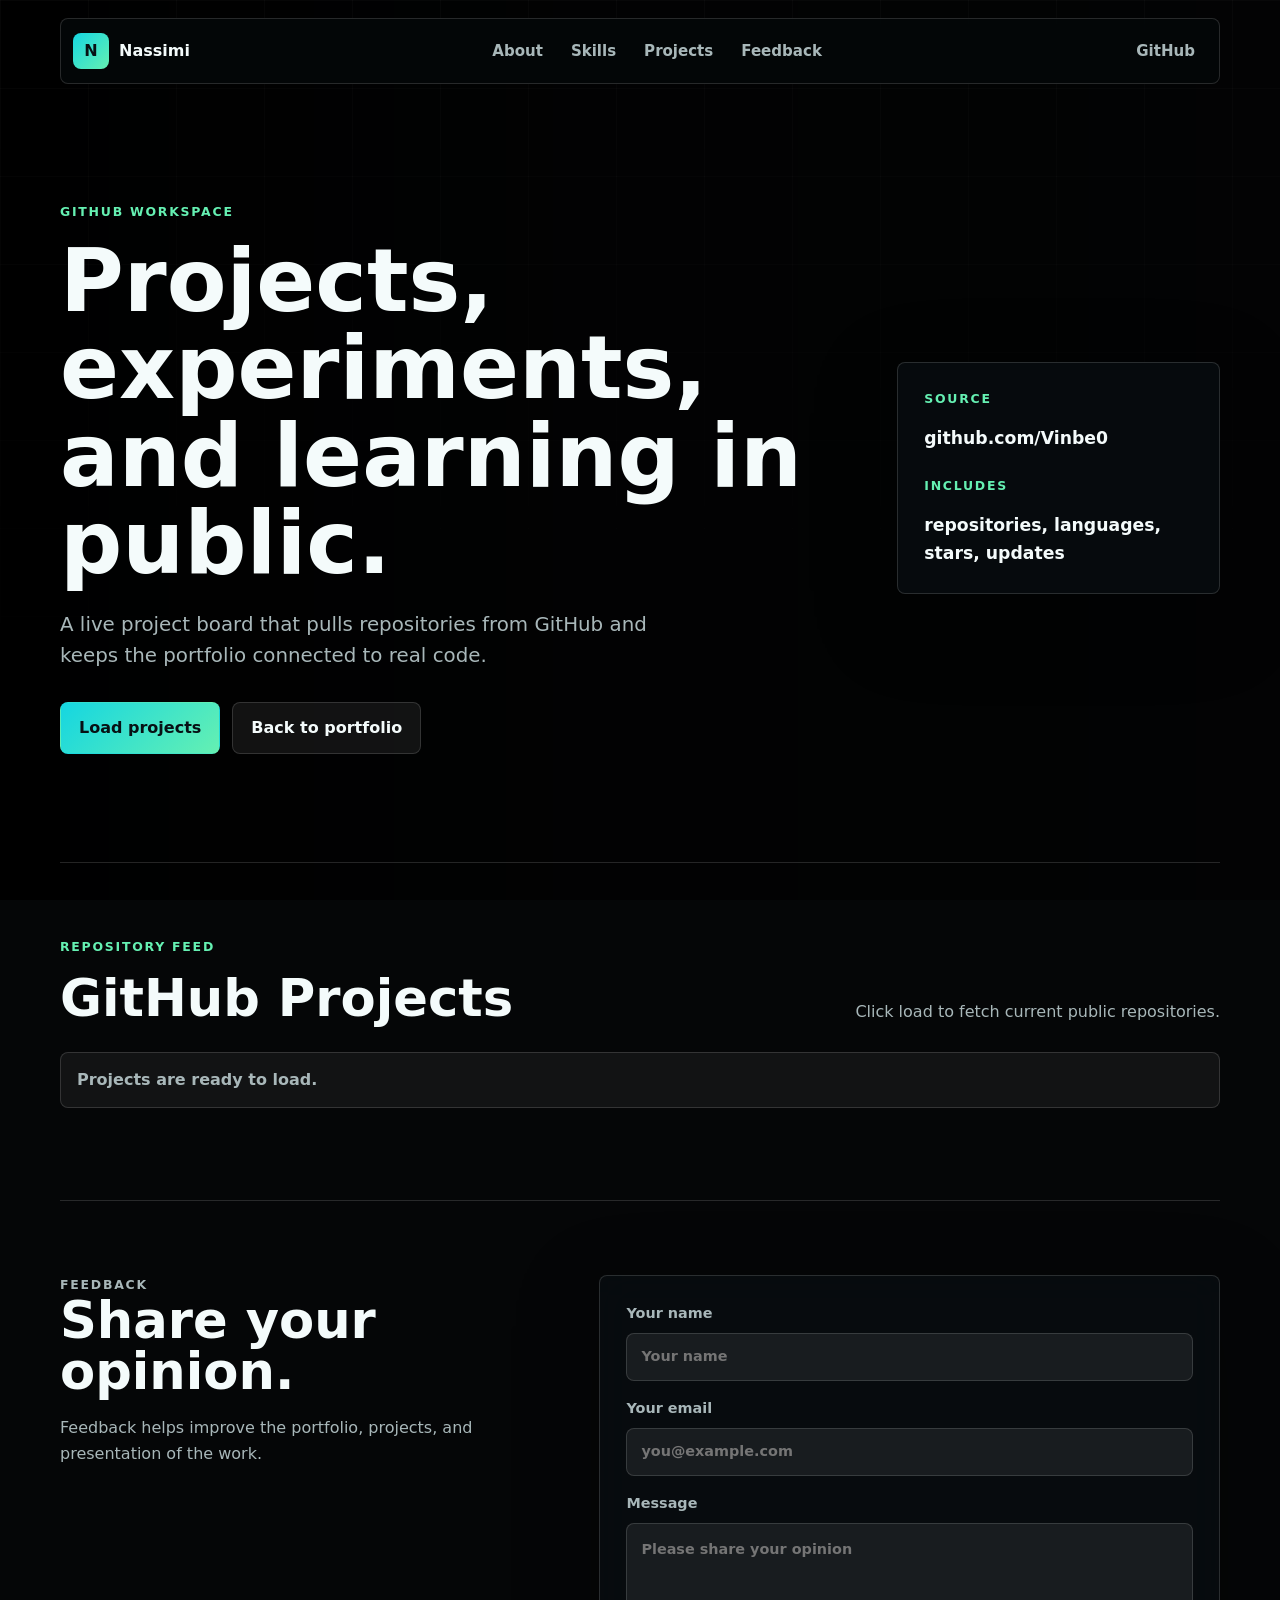
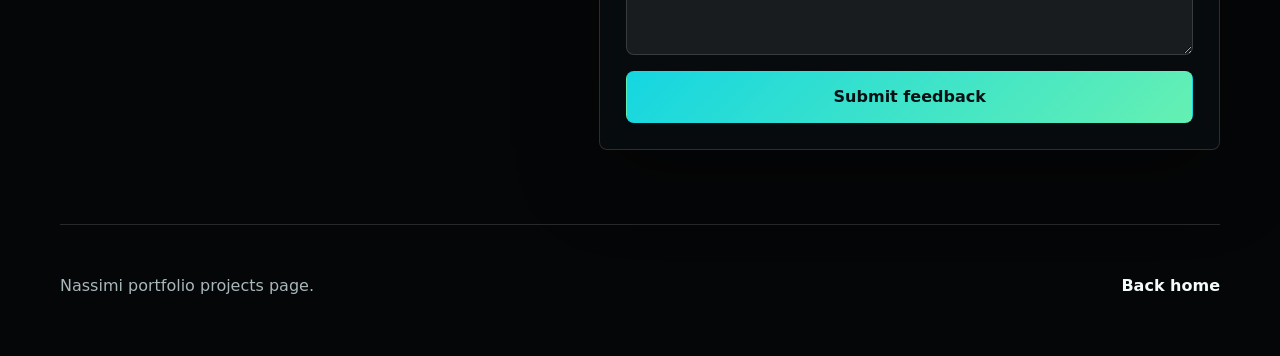
==== github-projects/index.html @ 616478a4 "Redesign homepage and add GitHub projects page Add i18n (English, Kazakh, Russian), a sticky header," ====
<!DOCTYPE html>
<html lang="en">
<head>
    <meta charset="UTF-8">
    <meta name="viewport" content="width=device-width, initial-scale=1.0">
    <meta name="description" content="GitHub projects and feedback page for Nassimi, a full stack developer and Computer Science student.">
    <title>Nassimi | GitHub Projects</title>
    <link rel="stylesheet" href="style.css">
</head>
<body>
    <header class="site-header" aria-label="Primary navigation">
        <a class="brand" href="../index.html" aria-label="Back to Nassimi home">
            <span class="brand-mark">N</span>
            <span>Nassimi</span>
        </a>
        <nav class="nav">
            <a href="../index.html#about">About</a>
            <a href="../index.html#skills">Skills</a>
            <a href="#projects-section">Projects</a>
            <a href="#feedback">Feedback</a>
        </nav>
        <a class="header-link" href="https://github.com/Vinbe0" target="_blank" rel="noreferrer">GitHub</a>
    </header>

    <main>
        <section class="hero" aria-labelledby="page-title">
            <div class="hero-copy">
                <p class="eyebrow">GitHub workspace</p>
                <h1 id="page-title">Projects, experiments, and learning in public.</h1>
                <p class="hero-text">
                    A live project board that pulls repositories from GitHub and keeps the portfolio connected to real code.
                </p>
                <div class="hero-actions">
                    <button class="button button-primary" id="load" type="button">Load projects</button>
                    <a class="button button-secondary" href="../index.html">Back to portfolio</a>
                </div>
            </div>
            <aside class="hero-panel" aria-label="Projects summary">
                <p class="panel-label">Source</p>
                <p class="panel-value">github.com/Vinbe0</p>
                <p class="panel-label">Includes</p>
                <p class="panel-value">repositories, languages, stars, updates</p>
            </aside>
        </section>

        <section class="section" id="projects-section" aria-labelledby="projects-title">
            <div class="section-heading">
                <div>
                    <p class="section-kicker">Repository feed</p>
                    <h2 id="projects-title">GitHub Projects</h2>
                </div>
                <p class="section-note">Click load to fetch current public repositories.</p>
            </div>
            <div class="status-message" id="projects-status" role="status">
                Projects are ready to load.
            </div>
            <div class="projects-grid" id="project-list" aria-live="polite"></div>
        </section>

        <section class="section feedback-section" id="feedback" aria-labelledby="feedback-title">
            <div class="feedback-copy">
                <p class="section-kicker">Feedback</p>
                <h2 id="feedback-title">Share your opinion.</h2>
                <p>
                    Feedback helps improve the portfolio, projects, and presentation of the work.
                </p>
            </div>

            <div class="form-shell">
                <form novalidate action="https://api.web3forms.com/submit" method="POST">
                    <input type="hidden" name="access_key" value="9587df79-2d5b-438d-8807-06b0e6f88028">

                    <label>
                        <span>Your name</span>
                        <input type="text" name="name" placeholder="Your name" required>
                    </label>

                    <label>
                        <span>Your email</span>
                        <input type="email" name="email" placeholder="you@example.com" required>
                    </label>

                    <label>
                        <span>Message</span>
                        <textarea name="message" placeholder="Please share your opinion" required></textarea>
                    </label>

                    <button class="button button-primary" id="submit" type="submit">Submit feedback</button>
                </form>

                <div id="form-message" role="status"></div>

                <p id="feedback-success">
                    Thank you for your feedback.
                </p>
            </div>
        </section>
    </main>

    <footer class="footer">
        <p>Nassimi portfolio projects page.</p>
        <a href="../index.html">Back home</a>
    </footer>

    <script src="script.js"></script>
</body>
</html>
---- github-projects/style.css ----
:root {
    --bg: #050607;
    --surface: rgba(8, 14, 18, 0.76);
    --surface-solid: #0b1116;
    --line: rgba(255, 255, 255, 0.14);
    --text: #f4fbfb;
    --muted: #a8b7b9;
    --accent: #15d6e1;
    --accent-strong: #65f0b2;
    --danger: #ff8b8b;
    --ink: #071114;
    --max-width: 1160px;
}

* {
    box-sizing: border-box;
}

html {
    scroll-behavior: smooth;
    -webkit-text-size-adjust: 100%;
}

body {
    min-height: 100vh;
    margin: 0;
    color: var(--text);
    background: var(--bg);
    font-family: Inter, ui-sans-serif, system-ui, -apple-system, BlinkMacSystemFont, "Segoe UI", sans-serif;
    line-height: 1.6;
}

body::before {
    content: "";
    position: fixed;
    inset: 0;
    z-index: -2;
    background:
        linear-gradient(90deg, rgba(0, 0, 0, 0.9), rgba(0, 0, 0, 0.56) 45%, rgba(0, 0, 0, 0.38)),
        url("backGround.jpg") center / cover no-repeat;
}

body::after {
    content: "";
    position: fixed;
    inset: 0;
    z-index: -1;
    background:
        linear-gradient(rgba(255, 255, 255, 0.035) 1px, transparent 1px),
        linear-gradient(90deg, rgba(255, 255, 255, 0.035) 1px, transparent 1px);
    background-size: 88px 88px;
    mask-image: linear-gradient(to bottom, rgba(0, 0, 0, 0.64), transparent 76%);
    pointer-events: none;
}

a {
    color: inherit;
}

button,
input,
textarea {
    font: inherit;
}

.site-header {
    position: sticky;
    top: 0;
    z-index: 20;
    display: flex;
    align-items: center;
    gap: 22px;
    width: min(var(--max-width), calc(100% - 40px));
    margin: 18px auto 0;
    padding: 12px;
    border: 1px solid var(--line);
    border-radius: 8px;
    background: rgba(5, 8, 10, 0.78);
    backdrop-filter: blur(18px);
}

.brand {
    display: inline-flex;
    align-items: center;
    gap: 10px;
    color: var(--text);
    font-weight: 800;
    text-decoration: none;
}

.brand-mark {
    display: grid;
    width: 36px;
    height: 36px;
    place-items: center;
    border-radius: 8px;
    color: var(--ink);
    background: linear-gradient(135deg, var(--accent), var(--accent-strong));
}

.nav {
    display: flex;
    flex: 1;
    justify-content: center;
    gap: 4px;
}

.nav a,
.header-link {
    min-height: 40px;
    padding: 8px 12px;
    border-radius: 8px;
    color: var(--muted);
    font-size: 0.94rem;
    font-weight: 750;
    text-decoration: none;
    transition: color 180ms ease, background 180ms ease;
}

.nav a:hover,
.nav a:focus-visible,
.header-link:hover,
.header-link:focus-visible {
    color: var(--text);
    background: rgba(255, 255, 255, 0.08);
}

.hero {
    display: grid;
    grid-template-columns: minmax(0, 1.15fr) minmax(280px, 0.48fr);
    gap: clamp(28px, 5vw, 68px);
    align-items: center;
    width: min(var(--max-width), calc(100% - 40px));
    min-height: calc(100vh - 122px);
    margin: 0 auto;
    padding: 58px 0 48px;
}

.hero-copy {
    max-width: 800px;
}

.eyebrow,
.section-kicker,
.panel-label {
    margin: 0 0 16px;
    color: var(--accent-strong);
    font-size: 0.78rem;
    font-weight: 850;
    letter-spacing: 0.14em;
    text-transform: uppercase;
}

.hero h1 {
    margin: 0;
    font-size: clamp(3rem, 6.8vw, 5.8rem);
    line-height: 1;
    letter-spacing: 0;
    font-weight: 900;
}

.hero-text {
    max-width: 640px;
    margin: 22px 0 0;
    color: var(--muted);
    font-size: clamp(1.03rem, 1.7vw, 1.24rem);
}

.hero-actions {
    display: flex;
    flex-wrap: wrap;
    gap: 12px;
    margin-top: 30px;
}

.button {
    display: inline-flex;
    align-items: center;
    justify-content: center;
    min-height: 48px;
    padding: 12px 18px;
    border: 1px solid transparent;
    border-radius: 8px;
    cursor: pointer;
    font-weight: 850;
    text-decoration: none;
    transition: transform 180ms ease, border-color 180ms ease, background 180ms ease, opacity 180ms ease;
}

.button:hover,
.button:focus-visible,
.repo-card:hover {
    transform: translateY(-2px);
}

.button:disabled {
    cursor: wait;
    opacity: 0.72;
    transform: none;
}

.button-primary {
    color: var(--ink);
    background: linear-gradient(135deg, var(--accent), var(--accent-strong));
}

.button-secondary {
    border-color: var(--line);
    color: var(--text);
    background: rgba(255, 255, 255, 0.07);
}

.hero-panel,
.form-shell {
    border: 1px solid var(--line);
    border-radius: 8px;
    background: var(--surface);
    box-shadow: 0 24px 80px rgba(0, 0, 0, 0.34);
    backdrop-filter: blur(18px);
}

.hero-panel {
    padding: 26px;
}

.panel-value {
    margin: 0 0 24px;
    color: var(--text);
    font-size: 1.08rem;
    font-weight: 850;
}

.panel-value:last-child {
    margin-bottom: 0;
}

.section {
    width: min(var(--max-width), calc(100% - 40px));
    margin: 0 auto;
    padding: 74px 0;
    border-top: 1px solid var(--line);
}

.section-heading {
    display: flex;
    align-items: end;
    justify-content: space-between;
    gap: 28px;
    margin-bottom: 28px;
}

.section h2 {
    margin: 0;
    font-size: clamp(2rem, 4vw, 4rem);
    line-height: 1;
    font-weight: 900;
}

.section-note,
.feedback-copy p {
    max-width: 430px;
    margin: 0;
    color: var(--muted);
}

.status-message,
#form-message,
#feedback-success {
    display: block;
    margin-bottom: 18px;
    padding: 14px 16px;
    border: 1px solid var(--line);
    border-radius: 8px;
    color: var(--muted);
    background: rgba(255, 255, 255, 0.055);
    font-weight: 750;
}

#form-message,
#feedback-success {
    display: none;
    margin: 16px 0 0;
}

.projects-grid {
    display: grid;
    grid-template-columns: repeat(3, minmax(0, 1fr));
    gap: 14px;
}

.repo-card {
    display: flex;
    min-height: 250px;
    flex-direction: column;
    justify-content: space-between;
    gap: 18px;
    padding: 22px;
    border: 1px solid var(--line);
    border-radius: 8px;
    background: rgba(255, 255, 255, 0.055);
    transition: border-color 180ms ease, background 180ms ease, transform 180ms ease;
}

.repo-card:hover {
    border-color: rgba(101, 240, 178, 0.54);
    background: rgba(21, 214, 225, 0.12);
}

.repo-card h3 {
    margin: 0;
    font-size: 1.22rem;
    line-height: 1.2;
    word-break: break-word;
}

.repo-card p {
    margin: 12px 0 0;
    color: var(--muted);
}

.repo-meta {
    display: flex;
    flex-wrap: wrap;
    gap: 8px;
}

.repo-meta span {
    padding: 6px 9px;
    border: 1px solid var(--line);
    border-radius: 999px;
    color: var(--muted);
    background: rgba(0, 0, 0, 0.18);
    font-size: 0.82rem;
    font-weight: 800;
}

.repo-card a {
    display: inline-flex;
    align-items: center;
    align-self: flex-start;
    min-height: 42px;
    padding: 9px 12px;
    border-radius: 8px;
    color: var(--ink);
    background: var(--accent-strong);
    font-weight: 900;
    text-decoration: none;
}

.feedback-section {
    display: grid;
    grid-template-columns: minmax(260px, 0.75fr) minmax(320px, 1fr);
    gap: clamp(28px, 6vw, 74px);
    align-items: start;
}

.feedback-copy h2 {
    margin-bottom: 18px;
}

.form-shell {
    padding: 26px;
}

form {
    display: grid;
    gap: 16px;
}

form label {
    display: grid;
    gap: 8px;
    color: var(--muted);
    font-size: 0.9rem;
    font-weight: 800;
}

input,
textarea {
    width: 100%;
    border: 1px solid var(--line);
    border-radius: 8px;
    color: var(--text);
    background: rgba(255, 255, 255, 0.07);
    outline: none;
}

input {
    min-height: 48px;
    padding: 0 14px;
}

textarea {
    min-height: 132px;
    resize: vertical;
    padding: 14px;
}

input:focus,
textarea:focus {
    border-color: rgba(101, 240, 178, 0.64);
    box-shadow: 0 0 0 3px rgba(21, 214, 225, 0.12);
}

.form-success,
.form-info {
    color: #c9ffdf;
    border-color: rgba(101, 240, 178, 0.48);
    background: rgba(101, 240, 178, 0.12);
}

.form-error {
    color: var(--danger);
    border-color: rgba(255, 139, 139, 0.5);
    background: rgba(255, 139, 139, 0.1);
}

.footer {
    display: flex;
    align-items: center;
    justify-content: space-between;
    gap: 20px;
    width: min(var(--max-width), calc(100% - 40px));
    margin: 0 auto;
    padding: 32px 0 42px;
    border-top: 1px solid var(--line);
    color: var(--muted);
}

.footer a {
    color: var(--text);
    font-weight: 850;
    text-decoration: none;
}

@media (max-width: 920px) {
    .site-header {
        flex-wrap: wrap;
    }

    .nav {
        order: 3;
        width: 100%;
        justify-content: flex-start;
        overflow-x: auto;
    }

    .header-link {
        margin-left: auto;
    }

    .hero,
    .feedback-section {
        grid-template-columns: 1fr;
    }

    .hero {
        min-height: auto;
        padding-top: 56px;
    }

    .hero-panel {
        max-width: 520px;
    }

    .section-heading,
    .footer {
        align-items: flex-start;
        flex-direction: column;
    }

    .projects-grid {
        grid-template-columns: repeat(2, minmax(0, 1fr));
    }
}

@media (max-width: 560px) {
    .site-header,
    .hero,
    .section,
    .footer {
        width: min(100% - 24px, var(--max-width));
    }

    .site-header {
        margin-top: 12px;
    }

    .brand,
    .header-link {
        width: 100%;
    }

    .nav a {
        padding-inline: 10px;
    }

    .hero {
        padding: 44px 0 52px;
    }

    .hero h1 {
        font-size: clamp(2.55rem, 15vw, 4.3rem);
    }

    .hero-actions,
    .button {
        width: 100%;
    }

    .section {
        padding: 56px 0;
    }

    .projects-grid {
        grid-template-columns: 1fr;
    }

    .form-shell,
    .hero-panel,
    .repo-card {
        padding: 20px;
    }
}
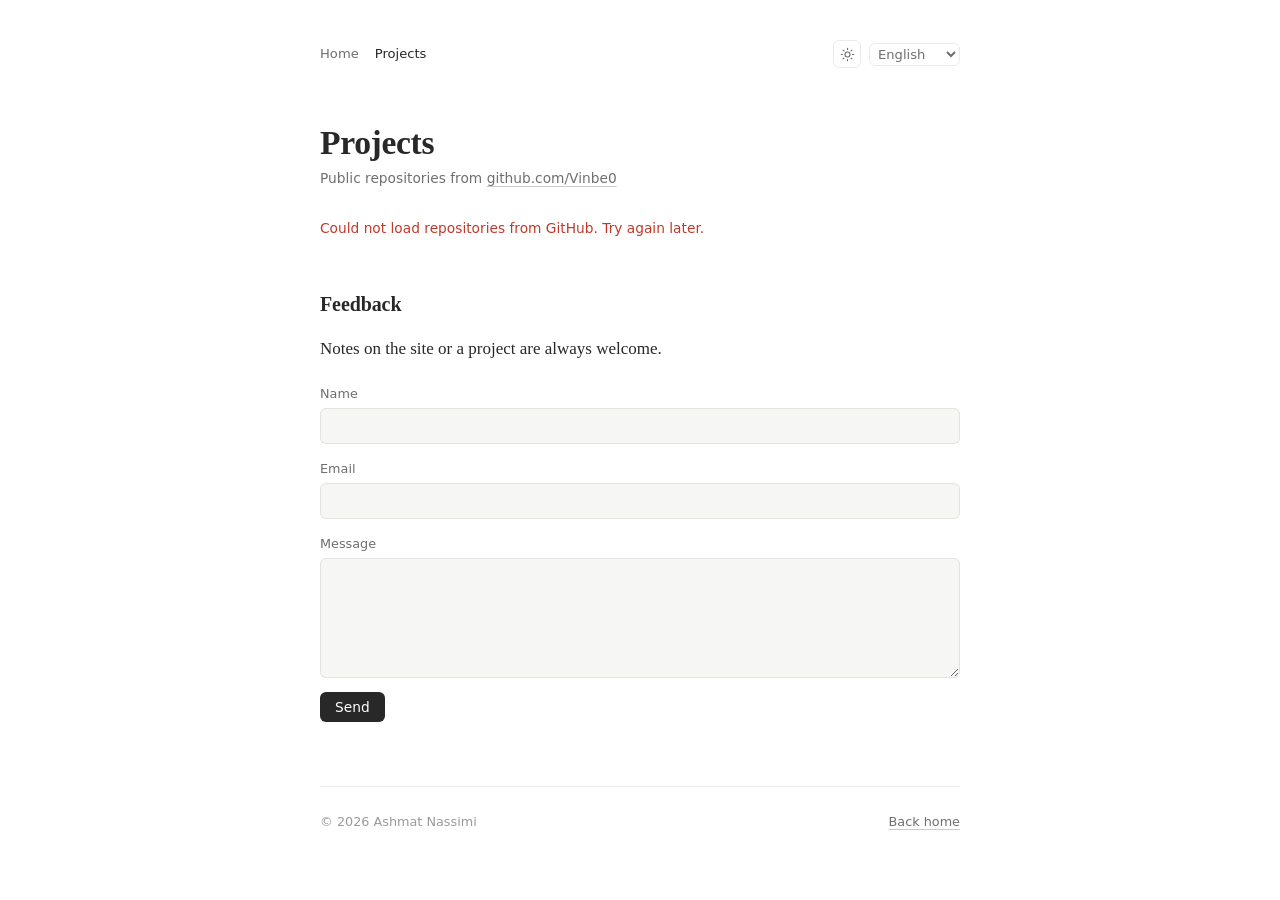
==== commit d68db91d: "Rebuild projects page on the shared design Use the root stylesheet and script on the projects page s" ====
--- a/github-projects/index.html
+++ b/github-projects/index.html
@@ -1,107 +1,96 @@
 <!DOCTYPE html>
-<html lang="en">
+<html lang="ru">
 <head>
+    <!-- Google tag (gtag.js) -->
+    <script async src="https://www.googletagmanager.com/gtag/js?id=G-T3D9MFTWED"></script>
+    <script>
+      window.dataLayer = window.dataLayer || [];
+      function gtag(){dataLayer.push(arguments);}
+      gtag('js', new Date());
+
+      gtag('config', 'G-T3D9MFTWED');
+    </script>
+    <script>
+      try {
+        const theme = localStorage.getItem("theme");
+        if (theme) document.documentElement.dataset.theme = theme;
+      } catch (error) {}
+    </script>
     <meta charset="UTF-8">
     <meta name="viewport" content="width=device-width, initial-scale=1.0">
-    <meta name="description" content="GitHub projects and feedback page for Nassimi, a full stack developer and Computer Science student.">
-    <title>Nassimi | GitHub Projects</title>
-    <link rel="stylesheet" href="style.css">
+    <meta name="description" content="Projects and public GitHub repositories by Ashmat Nassimi.">
+    <title>Projects | Ashmat Nassimi</title>
+    <link rel="stylesheet" href="../style.css">
 </head>
-<body>
-    <header class="site-header" aria-label="Primary navigation">
-        <a class="brand" href="../index.html" aria-label="Back to Nassimi home">
-            <span class="brand-mark">N</span>
-            <span>Nassimi</span>
-        </a>
-        <nav class="nav">
-            <a href="../index.html#about">About</a>
-            <a href="../index.html#skills">Skills</a>
-            <a href="#projects-section">Projects</a>
-            <a href="#feedback">Feedback</a>
-        </nav>
-        <a class="header-link" href="https://github.com/Vinbe0" target="_blank" rel="noreferrer">GitHub</a>
-    </header>
+<body data-page-title="projectsPageTitle">
+    <div class="container">
+        <header class="site-header">
+            <nav class="site-nav" aria-label="Primary">
+                <a href="../index.html" data-i18n="navHome">Home</a>
+                <a href="index.html" aria-current="page" data-i18n="navProjects">Projects</a>
+            </nav>
+            <div class="header-controls">
+                <button class="theme-toggle" id="theme-toggle" type="button" aria-label="Toggle dark mode">
+                    <svg class="icon-sun" viewBox="0 0 24 24" fill="none" stroke="currentColor" stroke-width="1.8" stroke-linecap="round" aria-hidden="true"><circle cx="12" cy="12" r="4"/><path d="M12 2v2M12 20v2M4.9 4.9l1.4 1.4M17.7 17.7l1.4 1.4M2 12h2M20 12h2M4.9 19.1l1.4-1.4M17.7 6.3l1.4-1.4"/></svg>
+                    <svg class="icon-moon" viewBox="0 0 24 24" fill="none" stroke="currentColor" stroke-width="1.8" stroke-linecap="round" stroke-linejoin="round" aria-hidden="true"><path d="M20 14.5A8 8 0 0 1 9.5 4a8 8 0 1 0 10.5 10.5z"/></svg>
+                </button>
+                <label class="language-control">
+                    <span class="visually-hidden" data-i18n="languageLabel">Language</span>
+                    <select id="language">
+                        <option value="English">English</option>
+                        <option value="Kazakh">Қазақша</option>
+                        <option value="Russian" selected>Русский</option>
+                    </select>
+                </label>
+            </div>
+        </header>
 
-    <main>
-        <section class="hero" aria-labelledby="page-title">
-            <div class="hero-copy">
-                <p class="eyebrow">GitHub workspace</p>
-                <h1 id="page-title">Projects, experiments, and learning in public.</h1>
-                <p class="hero-text">
-                    A live project board that pulls repositories from GitHub and keeps the portfolio connected to real code.
-                </p>
-                <div class="hero-actions">
-                    <button class="button button-primary" id="load" type="button">Load projects</button>
-                    <a class="button button-secondary" href="../index.html">Back to portfolio</a>
-                </div>
-            </div>
-            <aside class="hero-panel" aria-label="Projects summary">
-                <p class="panel-label">Source</p>
-                <p class="panel-value">github.com/Vinbe0</p>
-                <p class="panel-label">Includes</p>
-                <p class="panel-value">repositories, languages, stars, updates</p>
-            </aside>
-        </section>
+        <main>
+            <h1 class="site-title" data-i18n="projectsTitle">Projects</h1>
+            <p class="site-subtitle">
+                <span data-i18n="projectsSubtitle">Public repositories from</span>
+                <a href="https://github.com/Vinbe0" target="_blank" rel="noreferrer">github.com/Vinbe0</a>
+            </p>
 
-        <section class="section" id="projects-section" aria-labelledby="projects-title">
-            <div class="section-heading">
-                <div>
-                    <p class="section-kicker">Repository feed</p>
-                    <h2 id="projects-title">GitHub Projects</h2>
-                </div>
-                <p class="section-note">Click load to fetch current public repositories.</p>
-            </div>
-            <div class="status-message" id="projects-status" role="status">
-                Projects are ready to load.
-            </div>
-            <div class="projects-grid" id="project-list" aria-live="polite"></div>
-        </section>
+            <p class="status-message" id="projects-status" role="status" data-i18n="projectsLoading">Loading repositories…</p>
+            <ul class="project-list" id="project-list" aria-live="polite"></ul>
 
-        <section class="section feedback-section" id="feedback" aria-labelledby="feedback-title">
-            <div class="feedback-copy">
-                <p class="section-kicker">Feedback</p>
-                <h2 id="feedback-title">Share your opinion.</h2>
-                <p>
-                    Feedback helps improve the portfolio, projects, and presentation of the work.
-                </p>
-            </div>
+            <section class="section" id="feedback" aria-labelledby="feedback-heading">
+                <h2 id="feedback-heading" data-i18n="feedbackTitle">Feedback</h2>
+                <p class="prose" data-i18n="feedbackText">Notes on the site or a project are always welcome.</p>
 
-            <div class="form-shell">
-                <form novalidate action="https://api.web3forms.com/submit" method="POST">
+                <form class="feedback-form" novalidate action="https://api.web3forms.com/submit" method="POST">
                     <input type="hidden" name="access_key" value="9587df79-2d5b-438d-8807-06b0e6f88028">
 
                     <label>
-                        <span>Your name</span>
-                        <input type="text" name="name" placeholder="Your name" required>
+                        <span data-i18n="formName">Name</span>
+                        <input type="text" name="name" autocomplete="name" required>
                     </label>
 
                     <label>
-                        <span>Your email</span>
-                        <input type="email" name="email" placeholder="you@example.com" required>
+                        <span data-i18n="formEmail">Email</span>
+                        <input type="email" name="email" autocomplete="email" required>
                     </label>
 
                     <label>
-                        <span>Message</span>
-                        <textarea name="message" placeholder="Please share your opinion" required></textarea>
+                        <span data-i18n="formMessage">Message</span>
+                        <textarea name="message" rows="4" required></textarea>
                     </label>
 
-                    <button class="button button-primary" id="submit" type="submit">Submit feedback</button>
+                    <button class="button" id="submit" type="submit" data-i18n="formSubmit">Send</button>
                 </form>
 
-                <div id="form-message" role="status"></div>
+                <p class="status-message" id="form-message" role="status" hidden></p>
+            </section>
+        </main>
 
-                <p id="feedback-success">
-                    Thank you for your feedback.
-                </p>
-            </div>
-        </section>
-    </main>
+        <footer class="site-footer">
+            <span>© <span id="year">2026</span> Ashmat Nassimi</span>
+            <a href="../index.html" data-i18n="backHome">Back home</a>
+        </footer>
+    </div>
 
-    <footer class="footer">
-        <p>Nassimi portfolio projects page.</p>
-        <a href="../index.html">Back home</a>
-    </footer>
-
+    <script src="../script.js"></script>
     <script src="script.js"></script>
 </body>
 </html>
--- a/style.css
+++ b/style.css
@@ -0,0 +1,486 @@
+:root {
+    --bg: #ffffff;
+    --text: #282828;
+    --muted: #6f6f6f;
+    --subtle: #9a9a9a;
+    --line: rgba(0, 0, 0, 0.08);
+    --link-line: rgba(0, 0, 0, 0.2);
+    --surface: #f6f6f5;
+    --danger: #c0392b;
+    --max-width: 640px;
+    --serif: "Iowan Old Style", "Palatino Linotype", Palatino, "Book Antiqua", Georgia, serif;
+    --sans: ui-sans-serif, system-ui, -apple-system, BlinkMacSystemFont, "Segoe UI", sans-serif;
+    color-scheme: light;
+}
+
+@media (prefers-color-scheme: dark) {
+    :root:not([data-theme="light"]) {
+        --bg: #111111;
+        --text: #e6e6e6;
+        --muted: #a3a3a3;
+        --subtle: #737373;
+        --line: rgba(255, 255, 255, 0.1);
+        --link-line: rgba(255, 255, 255, 0.25);
+        --surface: #1a1a1a;
+    --danger: #ff8b8b;
+        color-scheme: dark;
+    }
+}
+
+:root[data-theme="dark"] {
+    --bg: #111111;
+    --text: #e6e6e6;
+    --muted: #a3a3a3;
+    --subtle: #737373;
+    --line: rgba(255, 255, 255, 0.1);
+    --link-line: rgba(255, 255, 255, 0.25);
+    --surface: #1a1a1a;
+    --danger: #ff8b8b;
+    color-scheme: dark;
+}
+
+*,
+*::before,
+*::after {
+    box-sizing: border-box;
+}
+
+[hidden] {
+    display: none !important;
+}
+
+html {
+    -webkit-text-size-adjust: 100%;
+}
+
+body {
+    margin: 0;
+    color: var(--text);
+    background: var(--bg);
+    font-family: var(--serif);
+    font-size: 17px;
+    line-height: 1.65;
+    -webkit-font-smoothing: antialiased;
+    text-rendering: optimizeLegibility;
+}
+
+h1,
+h2,
+h3,
+p,
+ul,
+ol,
+dl,
+dd,
+figure {
+    margin: 0;
+}
+
+ul,
+ol {
+    padding: 0;
+    list-style: none;
+}
+
+a {
+    color: inherit;
+    text-decoration: underline;
+    text-decoration-color: var(--link-line);
+    text-decoration-thickness: 1px;
+    text-underline-offset: 3px;
+    transition: text-decoration-color 150ms ease, color 150ms ease;
+}
+
+a:hover {
+    text-decoration-color: currentColor;
+}
+
+.container {
+    width: min(var(--max-width), calc(100% - 32px));
+    margin: 0 auto;
+}
+
+/* Header */
+
+.site-header {
+    display: flex;
+    align-items: center;
+    justify-content: space-between;
+    gap: 16px;
+    padding: 40px 0 0;
+    font-family: var(--sans);
+    font-size: 0.82rem;
+}
+
+.site-nav {
+    display: flex;
+    gap: 16px;
+}
+
+.site-nav a {
+    color: var(--muted);
+    text-decoration: none;
+}
+
+.site-nav a:hover,
+.site-nav a[aria-current="page"] {
+    color: var(--text);
+}
+
+.header-controls {
+    display: flex;
+    align-items: center;
+    gap: 8px;
+}
+
+.theme-toggle {
+    display: grid;
+    width: 28px;
+    height: 28px;
+    place-items: center;
+    padding: 0;
+    border: 1px solid var(--line);
+    border-radius: 6px;
+    color: var(--muted);
+    background: transparent;
+    cursor: pointer;
+}
+
+.theme-toggle:hover {
+    color: var(--text);
+}
+
+.theme-toggle svg {
+    width: 15px;
+    height: 15px;
+}
+
+.theme-toggle .icon-moon,
+:root[data-theme-active="dark"] .theme-toggle .icon-sun {
+    display: none;
+}
+
+:root[data-theme-active="dark"] .theme-toggle .icon-moon {
+    display: block;
+}
+
+.language-control select {
+    padding: 2px 4px;
+    border: 1px solid var(--line);
+    border-radius: 6px;
+    color: var(--muted);
+    background: transparent;
+    font: inherit;
+}
+
+/* Content */
+
+main {
+    padding: 56px 0 24px;
+}
+
+.site-title {
+    margin-bottom: 4px;
+    font-size: 2.1rem;
+    font-weight: 600;
+    line-height: 1.15;
+    letter-spacing: -0.01em;
+}
+
+.site-subtitle {
+    margin-bottom: 28px;
+    color: var(--muted);
+    font-family: var(--sans);
+    font-size: 0.86rem;
+}
+
+.bio-toggle {
+    display: flex;
+    align-items: center;
+    justify-content: space-between;
+    gap: 16px;
+    margin-bottom: 16px;
+    padding-bottom: 8px;
+    border-bottom: 1px solid var(--line);
+    font-family: var(--sans);
+    font-size: 0.8rem;
+}
+
+.bio-toggle h2 {
+    color: var(--subtle);
+    font-size: inherit;
+    font-weight: 400;
+}
+
+.bio-toggle-options {
+    display: flex;
+    gap: 4px;
+}
+
+.bio-toggle-options button {
+    padding: 2px 8px;
+    border: 0;
+    border-radius: 6px;
+    color: var(--subtle);
+    background: transparent;
+    font: inherit;
+    cursor: pointer;
+}
+
+.bio-toggle-options button:hover {
+    color: var(--text);
+}
+
+.bio-toggle-options button[aria-pressed="true"] {
+    color: var(--text);
+    background: var(--surface);
+}
+
+.prose {
+    display: grid;
+    gap: 18px;
+}
+
+.prose a {
+    color: var(--muted);
+}
+
+.prose a:hover {
+    color: var(--text);
+}
+
+.section {
+    margin-top: 48px;
+}
+
+.section h2 {
+    margin-bottom: 14px;
+    font-size: 1.25rem;
+    font-weight: 600;
+    letter-spacing: -0.005em;
+}
+
+/* Two-column bullet list */
+
+.columns-list {
+    display: grid;
+    grid-template-columns: repeat(2, minmax(0, 1fr));
+    column-gap: 24px;
+    row-gap: 2px;
+    color: var(--muted);
+}
+
+.columns-list li {
+    position: relative;
+    padding-left: 16px;
+}
+
+.columns-list li::before {
+    content: "";
+    position: absolute;
+    top: 0.72em;
+    left: 2px;
+    width: 4px;
+    height: 4px;
+    border-radius: 50%;
+    background: var(--subtle);
+}
+
+/* Row list: label on the left, meta on the right */
+
+.rows-list a,
+.rows-list .row {
+    display: flex;
+    align-items: baseline;
+    justify-content: space-between;
+    gap: 16px;
+    padding: 8px 0;
+    border-bottom: 1px solid var(--line);
+    text-decoration: none;
+}
+
+.rows-list li:first-child a,
+.rows-list li:first-child .row {
+    border-top: 1px solid var(--line);
+}
+
+.rows-list .row-meta {
+    flex: 0 0 auto;
+    color: var(--subtle);
+    font-family: var(--sans);
+    font-size: 0.8rem;
+    font-variant-numeric: tabular-nums;
+}
+
+.rows-list a:hover .row-label {
+    text-decoration: underline;
+    text-decoration-color: var(--link-line);
+    text-underline-offset: 3px;
+}
+
+.more-link {
+    display: inline-block;
+    margin-top: 12px;
+    color: var(--muted);
+    font-family: var(--sans);
+    font-size: 0.86rem;
+}
+
+/* Projects page */
+
+.project-list li {
+    padding: 14px 0;
+    border-bottom: 1px solid var(--line);
+}
+
+.project-list li:first-child {
+    border-top: 1px solid var(--line);
+}
+
+.project-header {
+    display: flex;
+    flex-wrap: wrap;
+    align-items: baseline;
+    justify-content: space-between;
+    gap: 4px 16px;
+}
+
+.project-header .row-meta {
+    color: var(--subtle);
+    font-family: var(--sans);
+    font-size: 0.8rem;
+    font-variant-numeric: tabular-nums;
+}
+
+.project-description {
+    margin-top: 2px;
+    color: var(--muted);
+    font-size: 0.94rem;
+}
+
+.status-message {
+    color: var(--muted);
+    font-family: var(--sans);
+    font-size: 0.86rem;
+}
+
+.status-message[data-state="error"] {
+    color: var(--danger);
+}
+
+.status-message[data-state="success"] {
+    color: var(--text);
+}
+
+/* Forms */
+
+.feedback-form {
+    display: grid;
+    gap: 14px;
+    margin-top: 20px;
+}
+
+.feedback-form label {
+    display: grid;
+    gap: 4px;
+    color: var(--muted);
+    font-family: var(--sans);
+    font-size: 0.8rem;
+}
+
+.feedback-form input,
+.feedback-form textarea {
+    width: 100%;
+    padding: 8px 10px;
+    border: 1px solid var(--line);
+    border-radius: 6px;
+    color: var(--text);
+    background: var(--surface);
+    font-family: var(--serif);
+    font-size: 1rem;
+    transition: border-color 150ms ease;
+}
+
+.feedback-form textarea {
+    min-height: 120px;
+    resize: vertical;
+}
+
+.feedback-form input:focus,
+.feedback-form textarea:focus {
+    border-color: var(--subtle);
+    outline: none;
+}
+
+.button {
+    justify-self: start;
+    padding: 6px 14px;
+    border: 1px solid transparent;
+    border-radius: 6px;
+    color: var(--bg);
+    background: var(--text);
+    font-family: var(--sans);
+    font-size: 0.86rem;
+    font-weight: 500;
+    cursor: pointer;
+    transition: opacity 150ms ease;
+}
+
+.button:hover {
+    opacity: 0.85;
+}
+
+.button:disabled {
+    cursor: progress;
+    opacity: 0.5;
+}
+
+#form-message {
+    margin-top: 14px;
+}
+
+/* Footer */
+
+.site-footer {
+    display: flex;
+    flex-wrap: wrap;
+    justify-content: space-between;
+    gap: 8px 16px;
+    margin-top: 40px;
+    padding: 24px 0 48px;
+    border-top: 1px solid var(--line);
+    color: var(--subtle);
+    font-family: var(--sans);
+    font-size: 0.8rem;
+}
+
+.site-footer a {
+    color: var(--muted);
+}
+
+@media (max-width: 480px) {
+    body {
+        font-size: 16px;
+    }
+
+    .site-header {
+        padding-top: 24px;
+    }
+
+    main {
+        padding-top: 40px;
+    }
+
+    .columns-list {
+        grid-template-columns: 1fr;
+    }
+}
+
+.visually-hidden {
+    position: absolute;
+    width: 1px;
+    height: 1px;
+    overflow: hidden;
+    clip: rect(0 0 0 0);
+    white-space: nowrap;
+}
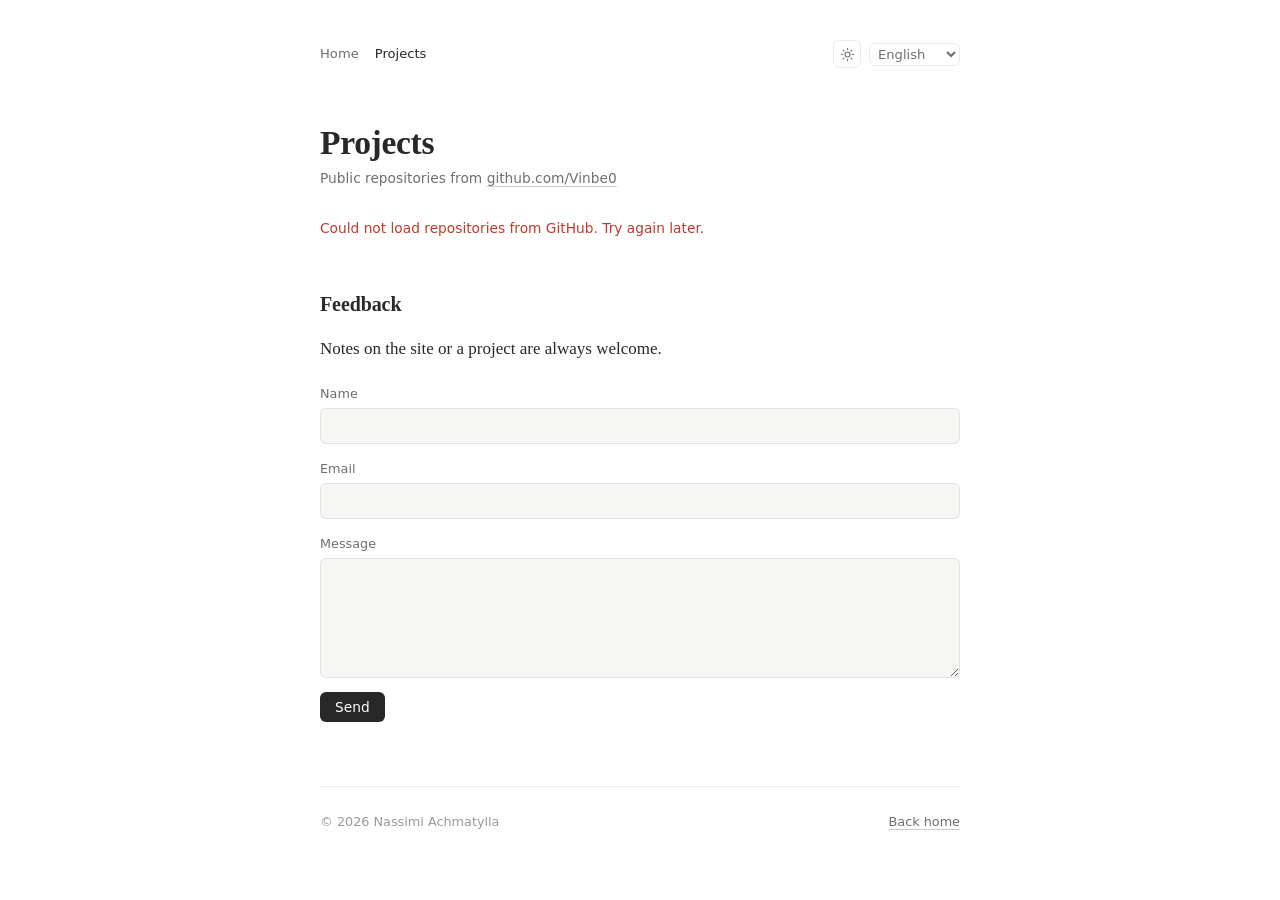
==== commit 18049d20: "Use name as written on CV Replace "Ashmat Nassimi" with "Nassimi Achmatylla" in the heading, page ti" ====
--- a/github-projects/index.html
+++ b/github-projects/index.html
@@ -1,5 +1,5 @@
 <!DOCTYPE html>
-<html lang="ru">
+<html lang="en">
 <head>
     <!-- Google tag (gtag.js) -->
     <script async src="https://www.googletagmanager.com/gtag/js?id=G-T3D9MFTWED"></script>
@@ -18,11 +18,20 @@
     </script>
     <meta charset="UTF-8">
     <meta name="viewport" content="width=device-width, initial-scale=1.0">
-    <meta name="description" content="Projects and public GitHub repositories by Ashmat Nassimi.">
-    <title>Projects | Ashmat Nassimi</title>
+    <meta name="description" content="Projects and public GitHub repositories by Nassimi Achmatylla.">
+    <title>Projects | Nassimi Achmatylla</title>
+    <meta name="theme-color" content="#ffffff" media="(prefers-color-scheme: light)">
+    <meta name="theme-color" content="#111111" media="(prefers-color-scheme: dark)">
+    <meta property="og:type" content="website">
+    <meta property="og:site_name" content="Nassimi Achmatylla">
+    <meta property="og:title" content="Projects | Nassimi Achmatylla">
+    <meta property="og:description" content="Projects and public GitHub repositories by Nassimi Achmatylla.">
+    <meta name="twitter:card" content="summary">
+    <link rel="icon" href="../favicon.svg" type="image/svg+xml">
     <link rel="stylesheet" href="../style.css">
 </head>
 <body data-page-title="projectsPageTitle">
+    <a class="skip-link" href="#content" data-i18n="skipLink">Skip to content</a>
     <div class="container">
         <header class="site-header">
             <nav class="site-nav" aria-label="Primary">
@@ -37,15 +46,15 @@
                 <label class="language-control">
                     <span class="visually-hidden" data-i18n="languageLabel">Language</span>
                     <select id="language">
-                        <option value="English">English</option>
+                        <option value="English" selected>English</option>
                         <option value="Kazakh">Қазақша</option>
-                        <option value="Russian" selected>Русский</option>
+                        <option value="Russian">Русский</option>
                     </select>
                 </label>
             </div>
         </header>
 
-        <main>
+        <main id="content">
             <h1 class="site-title" data-i18n="projectsTitle">Projects</h1>
             <p class="site-subtitle">
                 <span data-i18n="projectsSubtitle">Public repositories from</span>
@@ -53,7 +62,7 @@
             </p>
 
             <p class="status-message" id="projects-status" role="status" data-i18n="projectsLoading">Loading repositories…</p>
-            <ul class="project-list" id="project-list" aria-live="polite"></ul>
+            <ul class="entry-list" id="project-list" aria-live="polite"></ul>
 
             <section class="section" id="feedback" aria-labelledby="feedback-heading">
                 <h2 id="feedback-heading" data-i18n="feedbackTitle">Feedback</h2>
@@ -85,7 +94,7 @@
         </main>
 
         <footer class="site-footer">
-            <span>© <span id="year">2026</span> Ashmat Nassimi</span>
+            <span>© <span id="year">2026</span> Nassimi Achmatylla</span>
             <a href="../index.html" data-i18n="backHome">Back home</a>
         </footer>
     </div>
--- a/style.css
+++ b/style.css
@@ -95,9 +95,75 @@
     text-decoration-color: currentColor;
 }
 
+:focus-visible {
+    outline: 2px solid var(--text);
+    outline-offset: 2px;
+    border-radius: 2px;
+}
+
+.skip-link {
+    position: absolute;
+    top: 8px;
+    left: 8px;
+    z-index: 10;
+    padding: 6px 12px;
+    border-radius: 6px;
+    color: var(--bg);
+    background: var(--text);
+    font-family: var(--sans);
+    font-size: 0.86rem;
+    text-decoration: none;
+    transform: translateY(-200%);
+}
+
+.skip-link:focus {
+    transform: none;
+}
+
 .container {
     width: min(var(--max-width), calc(100% - 32px));
     margin: 0 auto;
+}
+
+/* Side illustration, shown next to the content on wide screens */
+
+.home-visual {
+    display: none;
+}
+
+@media (min-width: 1080px) {
+    .page-layout {
+        display: grid;
+        grid-template-columns: minmax(0, var(--max-width)) minmax(0, 470px);
+        gap: 56px;
+        justify-content: center;
+        align-items: start;
+        padding: 0 32px;
+    }
+
+    .page-layout .container {
+        width: auto;
+        margin: 0;
+    }
+
+    .home-visual {
+        position: sticky;
+        top: 48px;
+        display: block;
+        height: calc(100vh - 96px);
+        margin-top: 48px;
+        overflow: hidden;
+        border-radius: 10px;
+        background: var(--surface);
+    }
+
+    .home-visual img {
+        display: block;
+        width: 100%;
+        height: 100%;
+        object-fit: cover;
+        object-position: center;
+    }
 }
 
 /* Header */
@@ -286,6 +352,31 @@
     background: var(--subtle);
 }
 
+/* Label/value list */
+
+.skills-list div {
+    display: grid;
+    grid-template-columns: 180px minmax(0, 1fr);
+    gap: 16px;
+    padding: 8px 0;
+    border-bottom: 1px solid var(--line);
+}
+
+.skills-list div:first-child {
+    border-top: 1px solid var(--line);
+}
+
+.skills-list dt {
+    color: var(--subtle);
+    font-family: var(--sans);
+    font-size: 0.8rem;
+    line-height: 2;
+}
+
+.skills-list dd {
+    color: var(--muted);
+}
+
 /* Row list: label on the left, meta on the right */
 
 .rows-list a,
@@ -326,18 +417,18 @@
     font-size: 0.86rem;
 }
 
-/* Projects page */
-
-.project-list li {
+/* Entry list: title and meta on one line, description below */
+
+.entry-list li {
     padding: 14px 0;
     border-bottom: 1px solid var(--line);
 }
 
-.project-list li:first-child {
+.entry-list li:first-child {
     border-top: 1px solid var(--line);
 }
 
-.project-header {
+.entry-header {
     display: flex;
     flex-wrap: wrap;
     align-items: baseline;
@@ -345,14 +436,14 @@
     gap: 4px 16px;
 }
 
-.project-header .row-meta {
+.entry-header .row-meta {
     color: var(--subtle);
     font-family: var(--sans);
     font-size: 0.8rem;
     font-variant-numeric: tabular-nums;
 }
 
-.project-description {
+.entry-description {
     margin-top: 2px;
     color: var(--muted);
     font-size: 0.94rem;
@@ -458,6 +549,14 @@
     color: var(--muted);
 }
 
+@media (prefers-reduced-motion: reduce) {
+    *,
+    *::before,
+    *::after {
+        transition-duration: 0.01ms !important;
+    }
+}
+
 @media (max-width: 480px) {
     body {
         font-size: 16px;
@@ -473,6 +572,11 @@
 
     .columns-list {
         grid-template-columns: 1fr;
+    }
+
+    .skills-list div {
+        grid-template-columns: 1fr;
+        gap: 0;
     }
 }
 
